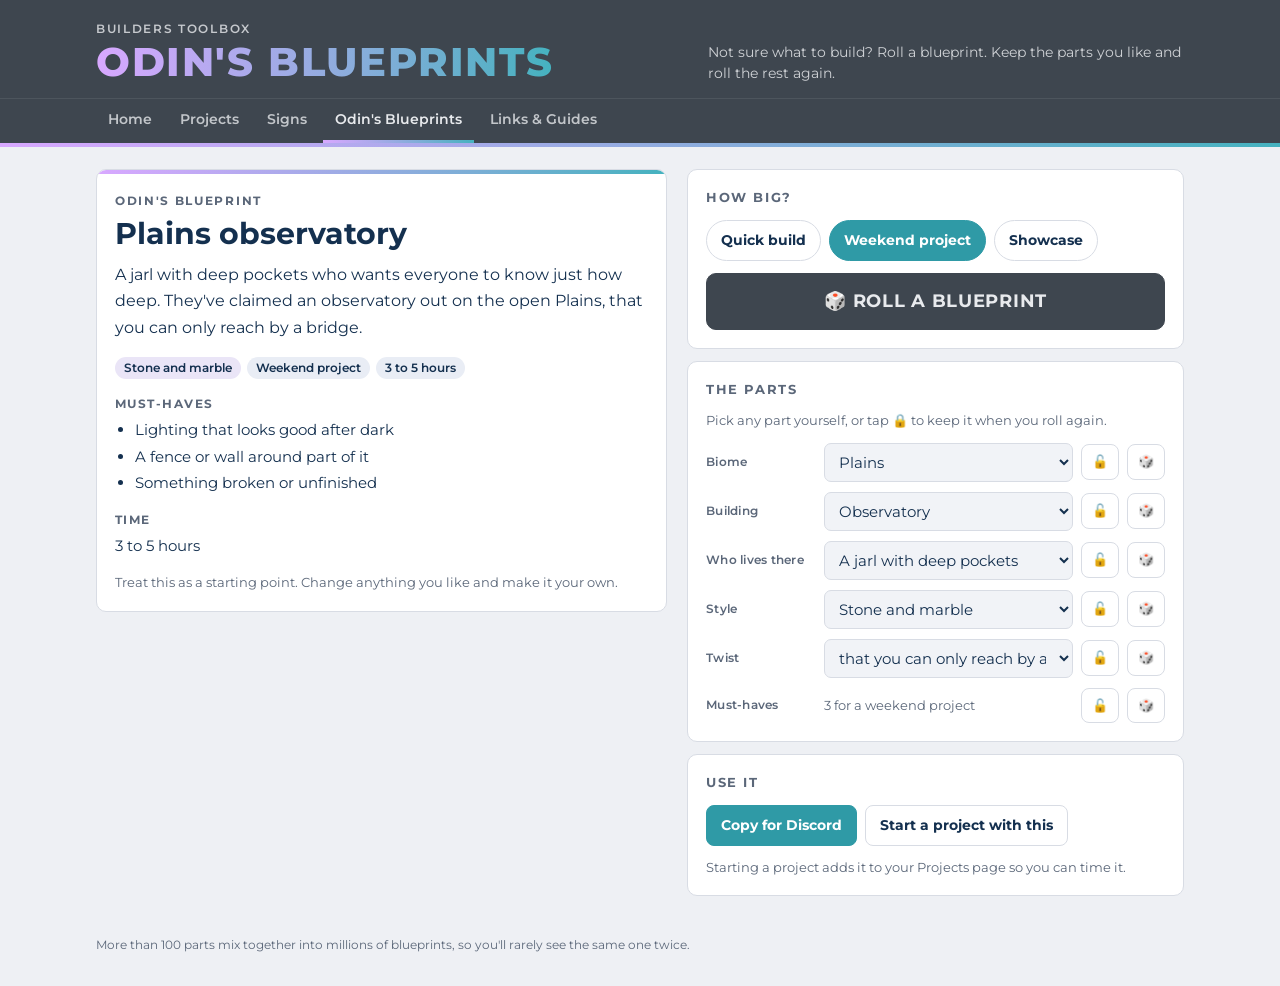
==== blueprints.html @ f0984379 "Add files via upload" ====
<!DOCTYPE html>
<html lang="en">
<head>
<meta charset="utf-8">
<meta name="viewport" content="width=device-width, initial-scale=1, viewport-fit=cover">
<meta name="robots" content="noindex">
<title>Odin's Blueprints · Builders Toolbox</title>
<link rel="preconnect" href="https://fonts.googleapis.com">
<link rel="stylesheet" href="https://fonts.googleapis.com/css2?family=Montserrat:wght@400;500;600;700;800&family=Roboto+Mono:wght@500;600&display=swap">
<link rel="stylesheet" href="style.css">
<script src="timer-badge.js" defer></script>
<style>
/* Layout: the blueprint card (the brief) on the left, the parts you can lock and reroll on the right; stacks on phones */
main.wrap { padding-block: 22px 32px; display: grid; grid-template-columns: minmax(0, 1.15fr) minmax(0, 1fr); gap: 20px; align-items: start; }
@media (max-width: 860px) { main.wrap { grid-template-columns: minmax(0, 1fr); } }
.sizes { display: flex; flex-wrap: wrap; gap: 8px; }
.sizes button { border-radius: 999px; }
.sizes button[aria-pressed="true"] { background: var(--teal); border-color: var(--teal); color: #fff; }
.roll { width: 100%; font-size: 18px; padding: 14px; border-radius: 10px; letter-spacing: .04em; background: var(--band); border-color: var(--band); color: var(--band-ink); }
.roll:hover { border-color: var(--teal); }
.parts { display: grid; gap: 10px; }
.part { display: grid; grid-template-columns: 110px minmax(0, 1fr) auto auto; gap: 8px; align-items: center; }
@media (max-width: 480px) { .part { grid-template-columns: minmax(0, 1fr) auto auto; } .part label { grid-column: 1 / -1; margin: 0; } }
.part label { margin: 0; }
.part select { padding: 8px 10px; }
.part button { padding: 7px 10px; font-size: 13px; }
.part button[aria-pressed="true"] { background: color-mix(in srgb, var(--violet) 22%, var(--card)); border-color: var(--violet); }
.brief { position: relative; overflow: hidden; }
.brief::before { content: ""; position: absolute; inset: 0 0 auto 0; height: 4px; background: var(--frost); }
.brief .kicker { font-size: 12px; font-weight: 700; letter-spacing: .14em; text-transform: uppercase; color: var(--soft); margin: 4px 0 6px; }
.brief h2.bt { margin: 0 0 10px; font-size: clamp(22px, 3.4vw, 30px); letter-spacing: 0; text-transform: none; color: var(--ink); line-height: 1.2; }
.brief .story { font-size: 16px; line-height: 1.65; margin: 0 0 16px; max-width: 62ch; }
.brief h3 { margin: 16px 0 6px; font-size: 12px; font-weight: 700; letter-spacing: .12em; text-transform: uppercase; color: var(--soft); }
.brief ul { margin: 0; padding-left: 20px; display: grid; gap: 4px; }
.meta { display: flex; flex-wrap: wrap; gap: 6px; }
.fade { animation: fadein .35s ease; }
@keyframes fadein { from { opacity: .2; transform: translateY(3px); } to { opacity: 1; transform: none; } }
</style>
</head>
<body>
<header class="band">
  <div class="wrap">
    <div>
      <p class="eyebrow">Builders Toolbox</p>
      <h1>ODIN'S BLUEPRINTS</h1>
    </div>
    <p class="tagline">Not sure what to build? Roll a blueprint. Keep the parts you like and roll the rest again.</p>
  </div>
  <nav class="tabs" aria-label="Toolbox"><div class="wrap">
    <a href="index.html">Home</a>
    <a href="projects.html">Projects</a>
    <a href="signs.html">Signs</a>
    <a href="blueprints.html" aria-current="page">Odin's Blueprints</a>
    <a href="index.html#links">Links &amp; Guides</a>
  </div></nav>
  <div class="stripe"></div>
</header>

<main class="wrap">
  <article class="card brief" id="brief" aria-live="polite"></article>

  <div class="fields">
    <section class="card fields">
      <h2 style="margin:0">How big?</h2>
      <div class="sizes" id="sizes" role="group" aria-label="Build size">
        <button type="button" data-size="quick">Quick build</button>
        <button type="button" data-size="weekend">Weekend project</button>
        <button type="button" data-size="showcase">Showcase</button>
      </div>
      <button type="button" class="roll" id="roll">🎲 ROLL A BLUEPRINT</button>
    </section>
    <section class="card fields">
      <h2 style="margin:0">The parts</h2>
      <p class="small muted" style="margin:0">Pick any part yourself, or tap 🔒 to keep it when you roll again.</p>
      <div class="parts" id="parts"></div>
    </section>
    <section class="card fields">
      <h2 style="margin:0">Use it</h2>
      <div class="btns">
        <button type="button" class="primary" id="copy">Copy for Discord</button>
        <button type="button" id="toproj">Start a project with this</button>
      </div>
      <p class="small muted" style="margin:0">Starting a project adds it to your Projects page so you can time it.</p>
    </section>
  </div>
</main>
<footer class="wrap site">More than 100 parts mix together into millions of blueprints, so you'll rarely see the same one twice.</footer>
<div id="toast" class="toast" hidden role="status"></div>

<script>
(function () {
  // ================= EDIT THIS PART =================
  // Biomes: [name, where it sits in the story]
  var BIOMES = [
    ['Ashlands', 'on the scorched edge of the Ashlands'], ['Black Forest', 'deep in the Black Forest'],
    ['Deep North', 'out in the frozen Deep North'], ['Meadows', 'in the quiet Meadows'],
    ['Mistlands', 'in the fog of the Mistlands'], ['Mountains', 'high in the Mountains'],
    ['Ocean', 'on a rocky spot out in the Ocean'], ['Plains', 'out on the open Plains'], ['Swamp', 'in the murky Swamp']
  ];
  // Buildings: [name, with "a/an" for the story]
  var BUILDINGS = [
    ['Apothecary', 'an apothecary'], ['Archery range', 'an archery range'], ['Bakery', 'a bakery'], ['Bathhouse', 'a bathhouse'],
    ['Bell tower', 'a bell tower'], ['Boathouse', 'a boathouse'], ['Brewery', 'a brewery'], ['Carpenter\'s workshop', 'a carpenter\'s workshop'],
    ['Cartographer\'s study', 'a cartographer\'s study'], ['Fishing shack', 'a fishing shack'], ['Forge', 'a forge'], ['Gatehouse', 'a gatehouse'],
    ['Granary', 'a granary'], ['Guard post', 'a guard post'], ['Healer\'s hut', 'a healer\'s hut'], ['Hunting lodge', 'a hunting lodge'],
    ['Inn', 'an inn'], ['Library', 'a library'], ['Lighthouse', 'a lighthouse'], ['Market row', 'a row of market stalls'],
    ['Mead hall', 'a mead hall'], ['Mill', 'a mill'], ['Observatory', 'an observatory'], ['Pottery workshop', 'a pottery workshop'],
    ['Shipwright\'s yard', 'a shipwright\'s yard'], ['Shrine to Odin', 'a shrine to Odin'], ['Stable', 'a stable'], ['Tailor\'s shop', 'a tailor\'s shop'],
    ['Tavern', 'a tavern'], ['Trading post', 'a trading post'], ['Treehouse', 'a treehouse'], ['Watchtower', 'a watchtower'], ['Weaver\'s cottage', 'a weaver\'s cottage']
  ];
  // Who lives there: [name, the rest of the sentence]
  var WHO = [
    ['A bard', 'who needs a stage, an audience and a lot of mead'],
    ['A beekeeper', 'who talks to the bees more than to the neighbors'],
    ['A brewer', 'who is still chasing the perfect mead'],
    ['A clumsy apprentice builder', 'who is learning everything the hard way'],
    ['A collector of trophies', 'who has a story for every single one on the wall'],
    ['A cook', 'who feeds half the village and expects compliments'],
    ['A dvergr trader', 'who wandered far from home and decided to stay a while'],
    ['A family of farmers', 'who just made it through their first hard winter'],
    ['A grumpy blacksmith', 'who hates visitors but loves showing off their work'],
    ['A healer', 'who patches up every Viking who limps through the door'],
    ['A hermit mapmaker', 'who trusts maps more than people'],
    ['A jarl with deep pockets', 'who wants everyone to know just how deep'],
    ['A night watch captain', 'who never quite sleeps'],
    ['A pair of feuding siblings', 'who share one roof and agree on nothing'],
    ['A ranger', 'who spends more nights in the woods than in a bed'],
    ['A retired berserker', 'who traded the axe for a garden and wants somewhere quiet to grow old'],
    ['A sailor home from a long voyage', 'who brought back far too many souvenirs'],
    ['A scholar of runestones', 'who copies down every rune they can find'],
    ['A stargazer', 'who stays up every clear night'],
    ['A tailor', 'who dyes everything in bright colors'],
    ['A traveling merchant', 'who is tired of the road and wants to settle for a season'],
    ['A wolf tamer', 'whose pack sleeps by the fire'],
    ['An old fisherman', 'who swears the best catch is always just past the next wave'],
    ['Two best friends', 'who split everything right down the middle'],
    ['A young shipwright', 'who dreams bigger than their skills (for now)']
  ];
  var STYLES = ['Classic Viking', 'Cozy cottage', 'Dvergr inspired', 'Elegant and grand', 'Fortified', 'Overgrown and abandoned',
    'Rustic and patched together', 'Stone and marble', 'Storybook', 'Weathered and old'];
  var TWISTS = [
    'built into the side of a cliff', 'half sunk into a hillside', 'raised up on stilts', 'on a tiny island of its own', 'wrapped around a huge tree',
    'built across a stream', 'on top of an old ruin', 'mostly underground', 'added onto again and again over the years',
    'with a hidden room nobody is supposed to find', 'with a garden on the roof', 'that you can only reach by a bridge',
    'squeezed between two big rocks', 'built in a circle with no straight walls', 'lit only by candles and firelight',
    'with one wall left wide open to the view', 'with a lookout higher than anything nearby', 'still being repaired after a troll attack',
    'decorated for a festival', 'right at the water\'s edge'
  ];
  var MUST = [
    'A fire with somewhere for the smoke to go', 'At least one bed', 'A place to sit down and eat', 'A work area that fits the building',
    'Storage that looks used (barrels, crates, shelves)', 'Lighting that looks good after dark', 'A path leading up to the door',
    'A garden or planters', 'Something hanging from the ceiling', 'A banner or flag', 'Something on display on an item stand',
    'A window with a view worth looking at', 'At least two floors', 'A balcony or porch', 'A fence or wall around part of it',
    'A spot to park a boat or cart', 'A sign of the owner\'s favorite hobby', 'Something broken or unfinished', 'A secret or hidden detail',
    'A rug or two', 'A roof with more than one level', 'A floor plan that isn\'t a plain rectangle', 'At least three different building materials',
    'A trophy on the wall', 'A cooking station or cauldron', 'A place for visitors to wait'
  ];
  var SIZES = {
    quick: { label: 'Quick build', time: '1 to 2 hours', musts: 2 },
    weekend: { label: 'Weekend project', time: '3 to 5 hours', musts: 3 },
    showcase: { label: 'Showcase', time: '5 hours or more (big enough to count as a Showcase Build)', musts: 4 }
  };
  var VERBS = ['They\'ve set up', 'They\'re putting up', 'They\'ve claimed', 'They\'ve started on'];
  var KEY = 'buildersBuildTimer.v1';   // the Projects page's saved data (for "Start a project with this")
  // ==================================================

  var $ = function (id) { return document.getElementById(id); };
  var az = function (a, b) { return String(a).localeCompare(String(b), undefined, { numeric: true, sensitivity: 'base' }); };
  function esc(t) { return String(t == null ? '' : t).replace(/[&<>"']/g, function (c) { return { '&': '&amp;', '<': '&lt;', '>': '&gt;', '"': '&quot;', "'": '&#39;' }[c]; }); }
  function pick(list) { return list[Math.floor(Math.random() * list.length)]; }
  function pickN(list, n) { var a = list.slice(), out = []; while (out.length < n && a.length) out.push(a.splice(Math.floor(Math.random() * a.length), 1)[0]); return out; }
  var tt; function toast(m) { var el = $('toast'); el.textContent = m; el.hidden = false; clearTimeout(tt); tt = setTimeout(function () { el.hidden = true; }, 2600); }
  function copy(text, done) {
    var fb = function () { var ta = document.createElement('textarea'); ta.value = text; ta.style.position = 'fixed'; ta.style.opacity = '0'; document.body.appendChild(ta); ta.select(); var ok = false; try { ok = document.execCommand('copy'); } catch (e) {} ta.remove(); toast(ok ? done : 'Select the text and copy it by hand.'); };
    try { navigator.clipboard.writeText(text).then(function () { toast(done); }, fb); } catch (e) { fb(); }
  }
  function store(k, v) { try { if (v === undefined) return JSON.parse(localStorage.getItem('buildersToolbox.blueprints') || '{}')[k]; var o = JSON.parse(localStorage.getItem('buildersToolbox.blueprints') || '{}'); o[k] = v; localStorage.setItem('buildersToolbox.blueprints', JSON.stringify(o)); } catch (e) {} return undefined; }

  // The parts (each can be picked by hand, locked, or rolled)
  var PARTS = [
    { k: 'biome', label: 'Biome', list: BIOMES.map(function (b) { return b[0]; }) },
    { k: 'building', label: 'Building', list: BUILDINGS.map(function (b) { return b[0]; }) },
    { k: 'who', label: 'Who lives there', list: WHO.map(function (w) { return w[0]; }) },
    { k: 'style', label: 'Style', list: STYLES },
    { k: 'twist', label: 'Twist', list: TWISTS }
  ];
  PARTS.forEach(function (p) { p.list = p.list.slice().sort(az); });   // dropdowns show A to Z
  var B = store('bp') || {}, locks = store('locks') || {}, size = store('size') || 'weekend';

  function roll(only) {
    PARTS.forEach(function (p) { if ((only ? p.k === only : !locks[p.k]) || !B[p.k]) B[p.k] = pick(p.list); });
    if (!only || only === 'musts' || !B.musts) { if (!locks.musts || !B.musts || only === 'musts') B.musts = pickN(MUST, 6); }
    B.verb = only ? (B.verb || pick(VERBS)) : pick(VERBS);
    store('bp', B); draw(true);
  }
  function find(list, name) { return list.find(function (x) { return x[0] === name; }) || [name, name]; }
  function title() { return B.biome + ' ' + B.building.toLowerCase(); }
  function story() {
    var w = find(WHO, B.who), bd = find(BUILDINGS, B.building), bi = find(BIOMES, B.biome);
    return w[0] + ' ' + w[1] + '. ' + B.verb + ' ' + bd[1] + ' ' + bi[1] + ', ' + B.twist + '.';
  }
  function musts() { return (B.musts || []).slice(0, SIZES[size].musts); }

  function draw(anim) {
    var S = SIZES[size];
    $('brief').innerHTML = '<div' + (anim ? ' class="fade"' : '') + '>' +
      '<p class="kicker">Odin\'s Blueprint</p><h2 class="bt">' + esc(title()) + '</h2>' +
      '<p class="story">' + esc(story()) + '</p>' +
      '<div class="meta"><span class="chip type">' + esc(B.style) + '</span><span class="chip">' + esc(S.label) + '</span><span class="chip">' + esc(S.time.split(' (')[0]) + '</span></div>' +
      '<h3>Must-haves</h3><ul>' + musts().map(function (m) { return '<li>' + esc(m) + '</li>'; }).join('') + '</ul>' +
      '<h3>Time</h3><p style="margin:0">' + esc(S.time) + '</p>' +
      '<p class="small muted" style="margin:16px 0 0">Treat this as a starting point. Change anything you like and make it your own.</p></div>';
    $('parts').innerHTML = PARTS.map(function (p) {
      return '<div class="part"><label for="p-' + p.k + '">' + esc(p.label) + '</label><select id="p-' + p.k + '" data-k="' + p.k + '">' +
        p.list.map(function (o) { return '<option' + (o === B[p.k] ? ' selected' : '') + '>' + esc(o) + '</option>'; }).join('') + '</select>' +
        '<button type="button" data-lock="' + p.k + '" aria-pressed="' + !!locks[p.k] + '" aria-label="Keep ' + esc(p.label) + '">' + (locks[p.k] ? '🔒' : '🔓') + '</button>' +
        '<button type="button" data-one="' + p.k + '" aria-label="Roll ' + esc(p.label) + ' again">🎲</button></div>';
    }).join('') +
      '<div class="part"><label>Must-haves</label><span class="small muted">' + S.musts + ' for a ' + esc(S.label.toLowerCase()) + '</span>' +
      '<button type="button" data-lock="musts" aria-pressed="' + !!locks.musts + '" aria-label="Keep must-haves">' + (locks.musts ? '🔒' : '🔓') + '</button>' +
      '<button type="button" data-one="musts" aria-label="Roll must-haves again">🎲</button></div>';
    document.querySelectorAll('#sizes button').forEach(function (b) { b.setAttribute('aria-pressed', b.dataset.size === size ? 'true' : 'false'); });
  }

  $('roll').addEventListener('click', function () { roll(); });
  $('sizes').addEventListener('click', function (e) { var b = e.target.closest('button'); if (!b) return; size = b.dataset.size; store('size', size); draw(true); });
  $('parts').addEventListener('change', function (e) { var k = e.target.dataset.k; if (!k) return; B[k] = e.target.value; store('bp', B); draw(true); });
  $('parts').addEventListener('click', function (e) {
    var b = e.target.closest('button'); if (!b) return;
    if (b.dataset.lock) { locks[b.dataset.lock] = !locks[b.dataset.lock]; store('locks', locks); draw(); }
    if (b.dataset.one) roll(b.dataset.one);
  });
  $('copy').addEventListener('click', function () {
    var S = SIZES[size];
    var text = '## Odin\'s Blueprint: ' + title() + '\n' + story() + '\n### Style\n' + B.style + '\n### Must-haves\n' +
      musts().map(function (m) { return '- ' + m; }).join('\n') + '\n### Time\n' + S.label + ', ' + S.time + '\n-# Rolled on the Builders Toolbox';
    copy(text, 'Copied. Paste it in Discord.');
  });
  $('toproj').addEventListener('click', function () {
    var d; try { d = JSON.parse(localStorage.getItem(KEY) || 'null'); } catch (e) { d = null; }
    d = d && d.projects ? d : { projects: [], sessions: [], running: null };
    var id = Date.now().toString(36) + Math.random().toString(36).slice(2, 7);
    d.projects.push({ id: id, name: title().charAt(0).toUpperCase() + title().slice(1), type: size === 'showcase' ? 'Showcase Build' : 'Other', fields: {}, created: Date.now(),
      brief: { story: story(), style: B.style, musts: musts() } });
    try { localStorage.setItem(KEY, JSON.stringify(d)); localStorage.setItem(KEY + '.sel', id); } catch (e) { toast('Could not save. Is this a private window?'); return; }
    location.href = 'projects.html';
  });

  if (!B.biome) roll(); else draw();
})();
</script>
</body>
</html>
---- style.css ----
/* Builders Toolbox shared look: slate guild band with the frost gradient, light workbench below (dark mode follows the device) */
:root {
  --page: #eef0f4; --band: #3e464f; --band-ink: #e8eaed; --card: #ffffff; --ink: #14304f; --soft: #5b6779;
  --line: #d8dce4; --code: #f1f3f7; --teal: #2f9aa6; --violet: #8a6fd0; --go: #2f8a5b; --go-ink: #ffffff;
  --stop: #c0504a; --chip: #e9edf5; --warn: #9a6a12; --ok: #2f8a5b;
  --f-body: Montserrat, "Segoe UI", Roboto, Helvetica, Arial, sans-serif;
  --f-mono: "Roboto Mono", ui-monospace, Consolas, monospace;
  --frost: linear-gradient(90deg, #d8a8ff, #c2a9f5, #abaaeb, #93ace0, #7aaed5, #60b0ca, #45b2bf);
  color-scheme: light;
}
@media (prefers-color-scheme: dark) { :root:not([data-theme="light"]) {
  --page: #22262d; --band: #1b1f25; --band-ink: #dfe3ea; --card: #2c313a; --ink: #e5e9f0; --soft: #a4adbd;
  --line: #3c4350; --code: #252a32; --teal: #5cc3cd; --violet: #b29cf0; --go: #3aa36d; --go-ink: #0f1a14;
  --stop: #e07a73; --chip: #353b46; --warn: #e0b45a; --ok: #5cc98d; color-scheme: dark; } }
:root[data-theme="dark"] {
  --page: #22262d; --band: #1b1f25; --band-ink: #dfe3ea; --card: #2c313a; --ink: #e5e9f0; --soft: #a4adbd;
  --line: #3c4350; --code: #252a32; --teal: #5cc3cd; --violet: #b29cf0; --go: #3aa36d; --go-ink: #0f1a14;
  --stop: #e07a73; --chip: #353b46; --warn: #e0b45a; --ok: #5cc98d; color-scheme: dark; }

* { box-sizing: border-box; }
[hidden] { display: none !important; }
html, body { margin: 0; }
body { background: var(--page); color: var(--ink); font-family: var(--f-body); font-size: 15px; line-height: 1.5; }
a { color: var(--teal); }
.wrap { max-width: 1120px; margin: 0 auto; padding-left: max(16px, env(safe-area-inset-left, 0px)); padding-right: max(16px, env(safe-area-inset-right, 0px)); }

header.band { background: var(--band); }
header.band > .wrap { padding-block: 20px 14px; display: flex; flex-wrap: wrap; align-items: flex-end; justify-content: space-between; gap: 8px 24px; }
.eyebrow { color: var(--band-ink); opacity: .8; font-size: 12px; font-weight: 600; letter-spacing: .14em; text-transform: uppercase; margin: 0 0 2px; }
h1 { margin: 0; font-size: clamp(28px, 5vw, 40px); font-weight: 800; letter-spacing: .04em; line-height: 1.1;
  background: var(--frost); -webkit-background-clip: text; background-clip: text; color: transparent; }
.tagline { color: var(--band-ink); opacity: .85; margin: 0; font-size: 14px; max-width: 34em; }
nav.tabs { background: var(--band); border-top: 1px solid rgba(255,255,255,.08); }
nav.tabs .wrap { display: flex; gap: 4px; overflow-x: auto; scrollbar-width: none; }
nav.tabs .wrap::-webkit-scrollbar { display: none; }
nav.tabs a { color: var(--band-ink); opacity: .78; text-decoration: none; font-weight: 600; font-size: 14px; padding: 10px 12px; white-space: nowrap; border-bottom: 3px solid transparent; }
nav.tabs a:hover { opacity: 1; }
nav.tabs a[aria-current="page"] { opacity: 1; border-image: var(--frost) 1; border-bottom: 3px solid; }
.stripe { height: 4px; background: var(--frost); }

.card { background: var(--card); border: 1px solid var(--line); border-radius: 10px; padding: 18px; min-width: 0; }
h2 { margin: 0 0 12px; font-size: 13px; font-weight: 700; letter-spacing: .12em; text-transform: uppercase; color: var(--soft); text-wrap: balance; }
.muted { color: var(--soft); }
.small { font-size: 13px; }
label { display: block; font-size: 12px; font-weight: 600; color: var(--soft); margin: 0 0 4px; letter-spacing: .02em; }
input, select, textarea { width: 100%; font: inherit; font-size: 15px; color: var(--ink); background: var(--code); border: 1px solid var(--line); border-radius: 7px; padding: 9px 11px; }
textarea { min-height: 80px; font-family: var(--f-mono); font-size: 12px; }
input:focus-visible, select:focus-visible, textarea:focus-visible, button:focus-visible, summary:focus-visible, a:focus-visible { outline: 3px solid var(--teal); outline-offset: 2px; }
.field { display: grid; }
.fields { display: grid; gap: 12px; }
.row2 { display: grid; grid-template-columns: 1fr 1fr; gap: 12px; }
@media (max-width: 420px) { .row2 { grid-template-columns: 1fr; } }
button { font: inherit; font-weight: 700; cursor: pointer; border-radius: 8px; border: 1px solid var(--line); background: var(--card); color: var(--ink); padding: 9px 14px; font-size: 14px; }
button:hover { border-color: var(--teal); }
button.primary { background: var(--teal); border-color: var(--teal); color: #fff; }
button.ghost { background: transparent; }
button.danger { color: var(--stop); }
button.link { border: 0; background: none; padding: 0; color: var(--teal); font-weight: 600; }
.btns { display: flex; flex-wrap: wrap; gap: 8px; }
.chip { font-size: 12px; font-weight: 600; background: var(--chip); color: var(--ink); border-radius: 999px; padding: 2px 9px; display: inline-block; }
.chip.type { background: color-mix(in srgb, var(--violet) 18%, var(--card)); }
.chips { display: flex; flex-wrap: wrap; gap: 6px; }
.note { font-size: 13px; color: var(--warn); }
details > summary { cursor: pointer; font-weight: 600; font-size: 13px; color: var(--soft); list-style: none; }
details > summary::-webkit-details-marker { display: none; }
details > summary::before { content: "▸ "; }
details[open] > summary::before { content: "▾ "; }
.toast { position: fixed; left: 50%; transform: translateX(-50%); bottom: calc(18px + env(safe-area-inset-bottom, 0px)); background: var(--band); color: var(--band-ink); padding: 10px 16px; border-radius: 8px; font-size: 14px; font-weight: 600; box-shadow: 0 6px 20px rgba(0,0,0,.25); z-index: 20; max-width: calc(100% - 32px); }
.soon { display: inline-block; font-size: 11px; font-weight: 700; letter-spacing: .08em; text-transform: uppercase; color: var(--soft); border: 1px dashed var(--line); border-radius: 999px; padding: 1px 8px; }
footer.site { padding-block: 8px 32px; font-size: 12px; color: var(--soft); }
@media (prefers-reduced-motion: reduce) { * { animation: none !important; transition: none !important; } }

/* Floating timer (timer-badge.js): top-right corner on every toolbox page while a project timer is running */
.tbadge { position: fixed; z-index: 30; top: calc(10px + env(safe-area-inset-top, 0px)); right: max(12px, env(safe-area-inset-right, 0px));
  display: flex; align-items: center; gap: 10px; max-width: calc(100% - 24px); padding: 7px 8px 7px 12px; border-radius: 999px;
  background: var(--card); color: var(--ink); border: 1px solid color-mix(in srgb, var(--stop) 50%, var(--line)); box-shadow: 0 6px 18px rgba(0,0,0,.22); }
.tbadge .tb-open { display: flex; align-items: baseline; gap: 8px; min-width: 0; color: var(--ink); text-decoration: none; }
.tbadge .tb-t { font-family: var(--f-mono); font-weight: 600; font-variant-numeric: tabular-nums; }
.tbadge .tb-n { font-size: 13px; color: var(--soft); white-space: nowrap; overflow: hidden; text-overflow: ellipsis; max-width: 16ch; }
.tbadge .tb-stop { padding: 4px 10px; font-size: 13px; border-radius: 999px; background: var(--stop); border-color: var(--stop); color: #fff; }
.pulse { display: inline-block; width: 9px; height: 9px; border-radius: 50%; background: var(--stop); animation: tbpulse 1.4s infinite; flex: none; }
@keyframes tbpulse { 50% { opacity: .25; } }
@media (max-width: 480px) { .tbadge .tb-n { max-width: 9ch; } .tbadge { gap: 8px; } }
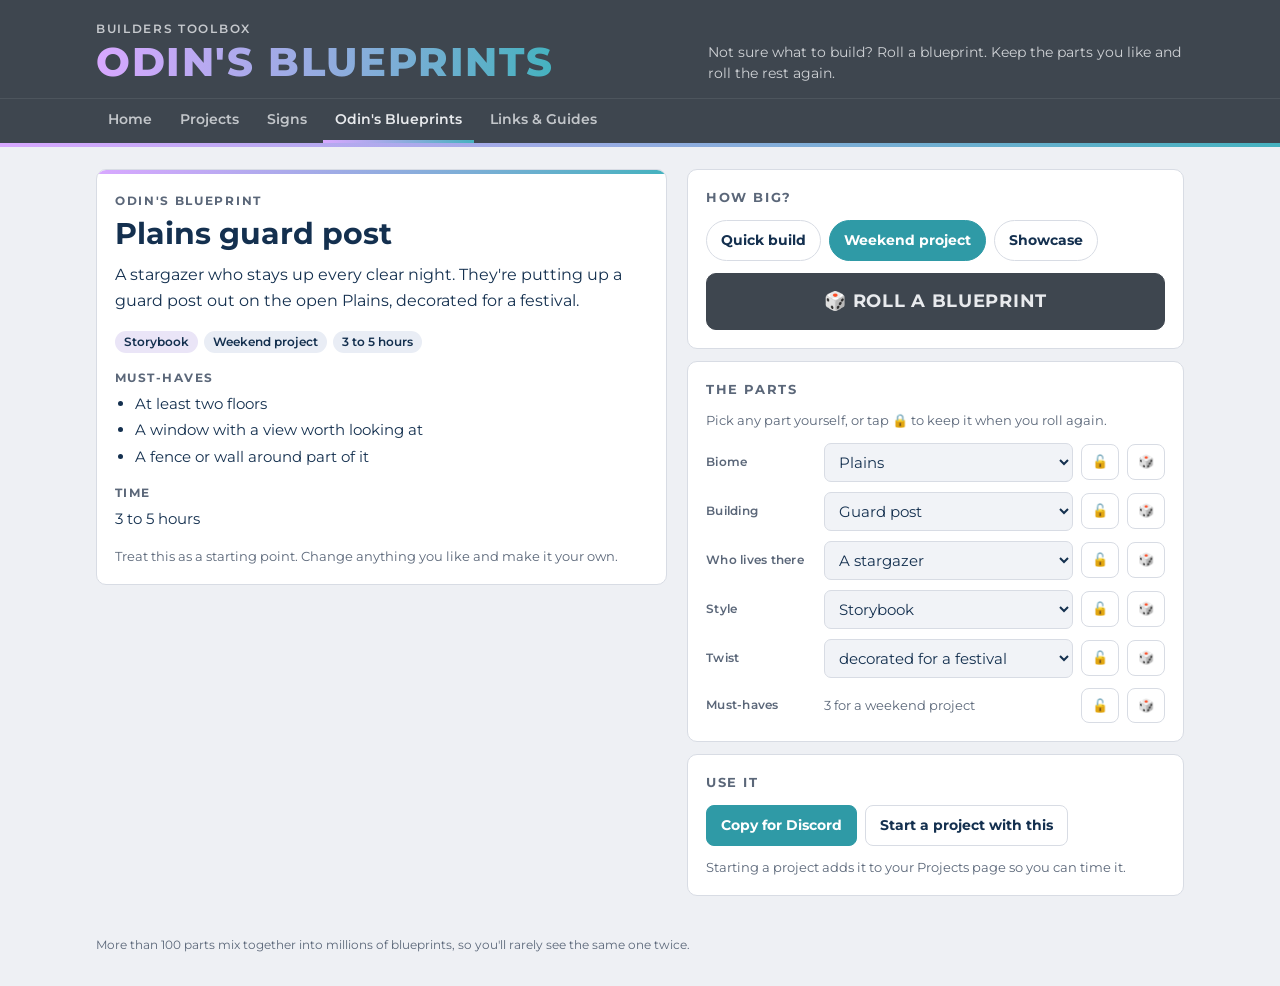
==== commit baa127d0: "Add files via upload" ====
--- a/blueprints.html
+++ b/blueprints.html
@@ -51,7 +51,7 @@
     <a href="projects.html">Projects</a>
     <a href="signs.html">Signs</a>
     <a href="blueprints.html" aria-current="page">Odin's Blueprints</a>
-    <a href="index.html#links">Links &amp; Guides</a>
+    <a href="links.html">Links &amp; Guides</a>
   </div></nav>
   <div class="stripe"></div>
 </header>
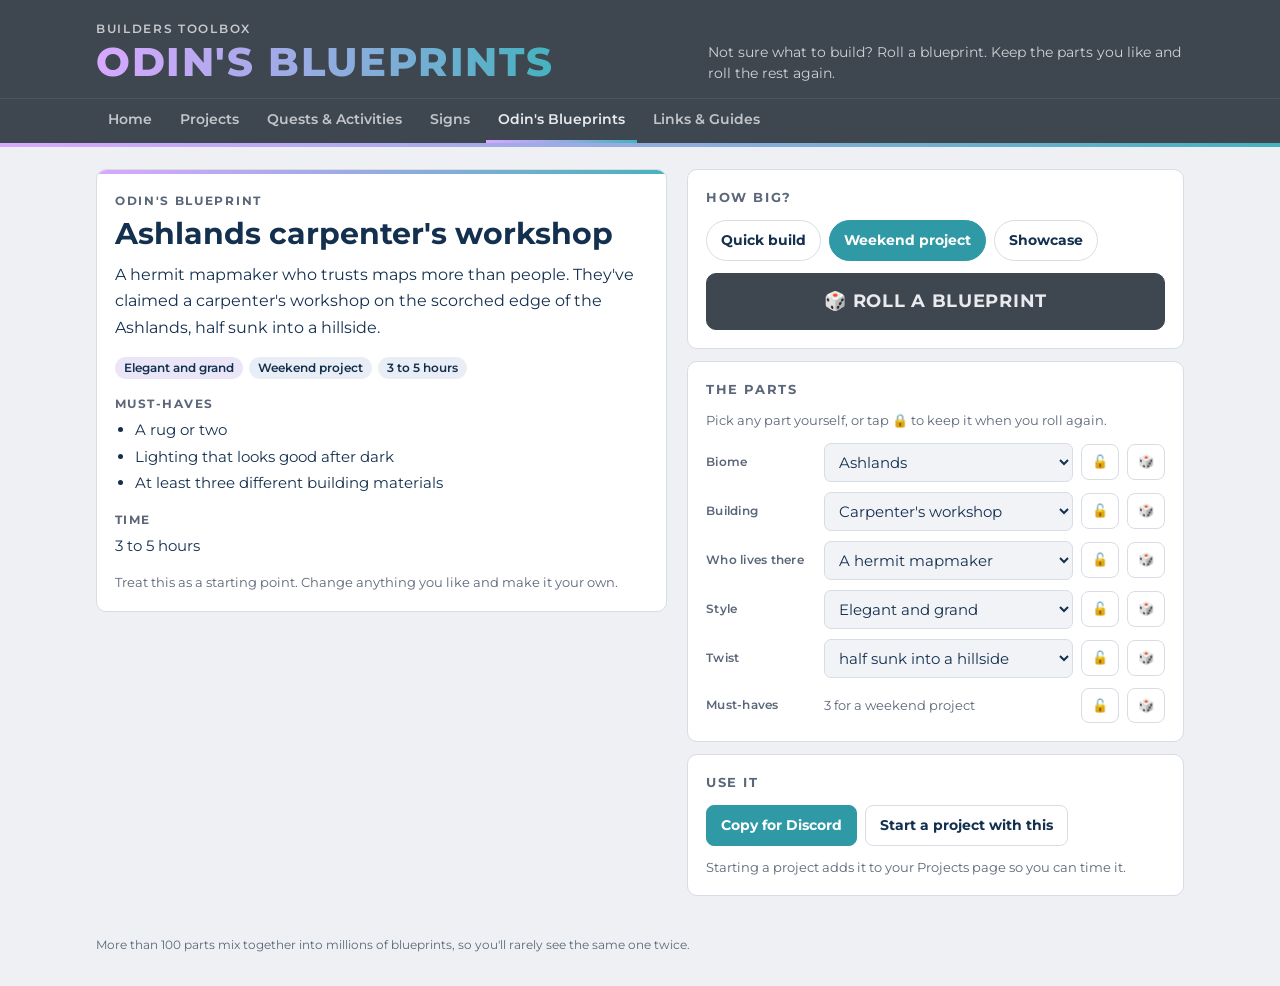
==== commit c1db1abd: "Add files via upload" ====
--- a/blueprints.html
+++ b/blueprints.html
@@ -49,6 +49,7 @@
   <nav class="tabs" aria-label="Toolbox"><div class="wrap">
     <a href="index.html">Home</a>
     <a href="projects.html">Projects</a>
+    <a href="quests.html">Quests &amp; Activities</a>
     <a href="signs.html">Signs</a>
     <a href="blueprints.html" aria-current="page">Odin's Blueprints</a>
     <a href="links.html">Links &amp; Guides</a>
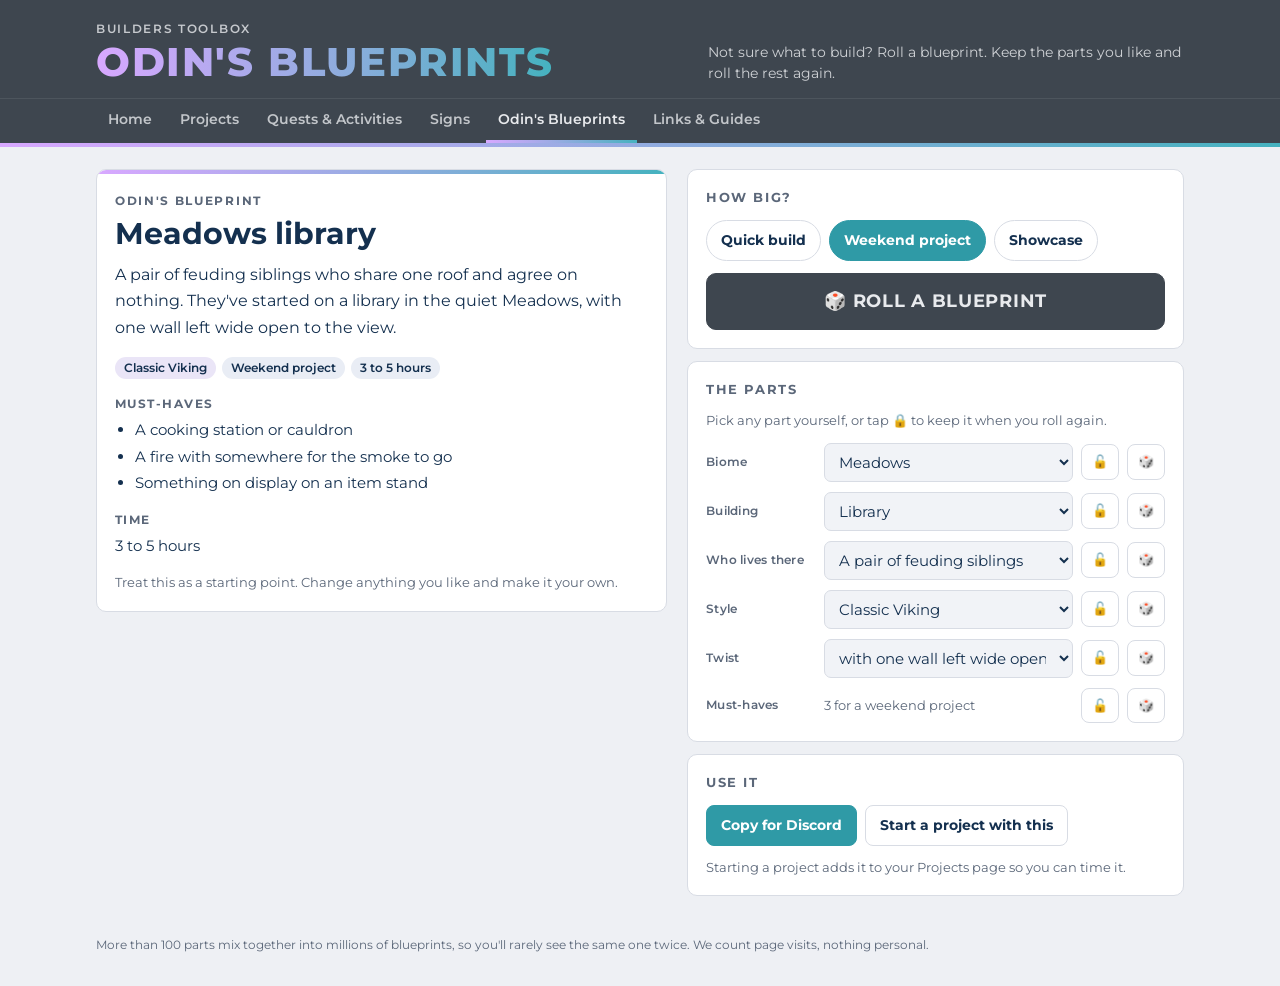
==== commit c0985ec4: "Add files via upload" ====
--- a/blueprints.html
+++ b/blueprints.html
@@ -36,6 +36,7 @@
 .fade { animation: fadein .35s ease; }
 @keyframes fadein { from { opacity: .2; transform: translateY(3px); } to { opacity: 1; transform: none; } }
 </style>
+<script data-goatcounter="https://comfy-builders-guild.goatcounter.com/count" async src="https://gc.zgo.at/count.js"></script>
 </head>
 <body>
 <header class="band">
@@ -85,7 +86,7 @@
     </section>
   </div>
 </main>
-<footer class="wrap site">More than 100 parts mix together into millions of blueprints, so you'll rarely see the same one twice.</footer>
+<footer class="wrap site">More than 100 parts mix together into millions of blueprints, so you'll rarely see the same one twice. We count page visits, nothing personal.</footer>
 <div id="toast" class="toast" hidden role="status"></div>
 
 <script>
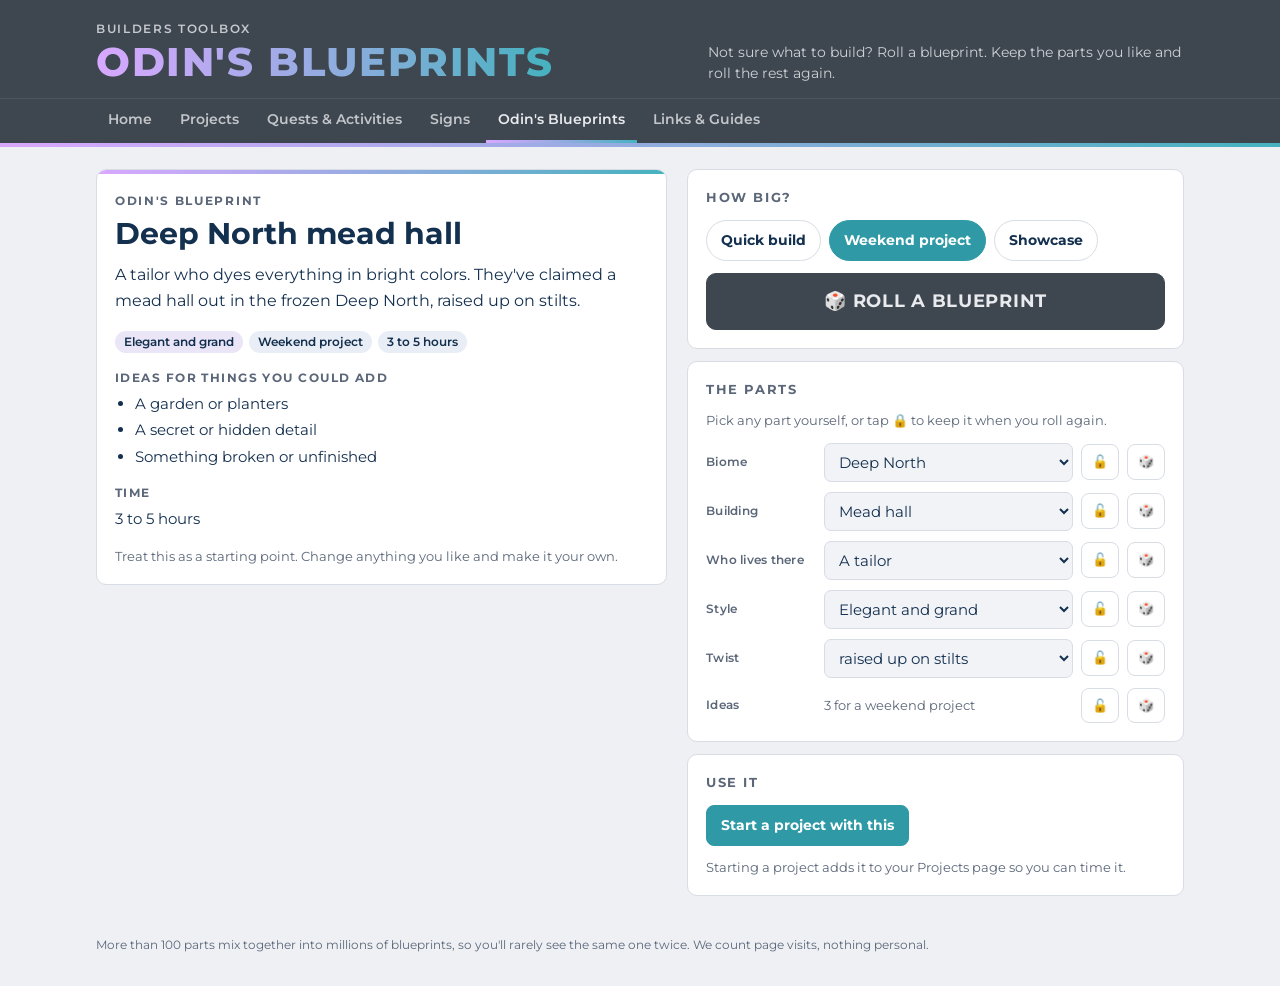
==== commit c17c6c22: "Add files via upload" ====
--- a/blueprints.html
+++ b/blueprints.html
@@ -79,8 +79,7 @@
     <section class="card fields">
       <h2 style="margin:0">Use it</h2>
       <div class="btns">
-        <button type="button" class="primary" id="copy">Copy for Discord</button>
-        <button type="button" id="toproj">Start a project with this</button>
+        <button type="button" class="primary" id="toproj">Start a project with this</button>
       </div>
       <p class="small muted" style="margin:0">Starting a project adds it to your Projects page so you can time it.</p>
     </section>
@@ -209,7 +208,7 @@
       '<p class="kicker">Odin\'s Blueprint</p><h2 class="bt">' + esc(title()) + '</h2>' +
       '<p class="story">' + esc(story()) + '</p>' +
       '<div class="meta"><span class="chip type">' + esc(B.style) + '</span><span class="chip">' + esc(S.label) + '</span><span class="chip">' + esc(S.time.split(' (')[0]) + '</span></div>' +
-      '<h3>Must-haves</h3><ul>' + musts().map(function (m) { return '<li>' + esc(m) + '</li>'; }).join('') + '</ul>' +
+      '<h3>Ideas for things you could add</h3><ul>' + musts().map(function (m) { return '<li>' + esc(m) + '</li>'; }).join('') + '</ul>' +
       '<h3>Time</h3><p style="margin:0">' + esc(S.time) + '</p>' +
       '<p class="small muted" style="margin:16px 0 0">Treat this as a starting point. Change anything you like and make it your own.</p></div>';
     $('parts').innerHTML = PARTS.map(function (p) {
@@ -218,9 +217,9 @@
         '<button type="button" data-lock="' + p.k + '" aria-pressed="' + !!locks[p.k] + '" aria-label="Keep ' + esc(p.label) + '">' + (locks[p.k] ? '🔒' : '🔓') + '</button>' +
         '<button type="button" data-one="' + p.k + '" aria-label="Roll ' + esc(p.label) + ' again">🎲</button></div>';
     }).join('') +
-      '<div class="part"><label>Must-haves</label><span class="small muted">' + S.musts + ' for a ' + esc(S.label.toLowerCase()) + '</span>' +
-      '<button type="button" data-lock="musts" aria-pressed="' + !!locks.musts + '" aria-label="Keep must-haves">' + (locks.musts ? '🔒' : '🔓') + '</button>' +
-      '<button type="button" data-one="musts" aria-label="Roll must-haves again">🎲</button></div>';
+      '<div class="part"><label>Ideas</label><span class="small muted">' + S.musts + ' for a ' + esc(S.label.toLowerCase()) + '</span>' +
+      '<button type="button" data-lock="musts" aria-pressed="' + !!locks.musts + '" aria-label="Keep ideas">' + (locks.musts ? '🔒' : '🔓') + '</button>' +
+      '<button type="button" data-one="musts" aria-label="Roll ideas again">🎲</button></div>';
     document.querySelectorAll('#sizes button').forEach(function (b) { b.setAttribute('aria-pressed', b.dataset.size === size ? 'true' : 'false'); });
   }
 
@@ -231,12 +230,6 @@
     var b = e.target.closest('button'); if (!b) return;
     if (b.dataset.lock) { locks[b.dataset.lock] = !locks[b.dataset.lock]; store('locks', locks); draw(); }
     if (b.dataset.one) roll(b.dataset.one);
-  });
-  $('copy').addEventListener('click', function () {
-    var S = SIZES[size];
-    var text = '## Odin\'s Blueprint: ' + title() + '\n' + story() + '\n### Style\n' + B.style + '\n### Must-haves\n' +
-      musts().map(function (m) { return '- ' + m; }).join('\n') + '\n### Time\n' + S.label + ', ' + S.time + '\n-# Rolled on the Builders Toolbox';
-    copy(text, 'Copied. Paste it in Discord.');
   });
   $('toproj').addEventListener('click', function () {
     var d; try { d = JSON.parse(localStorage.getItem(KEY) || 'null'); } catch (e) { d = null; }
